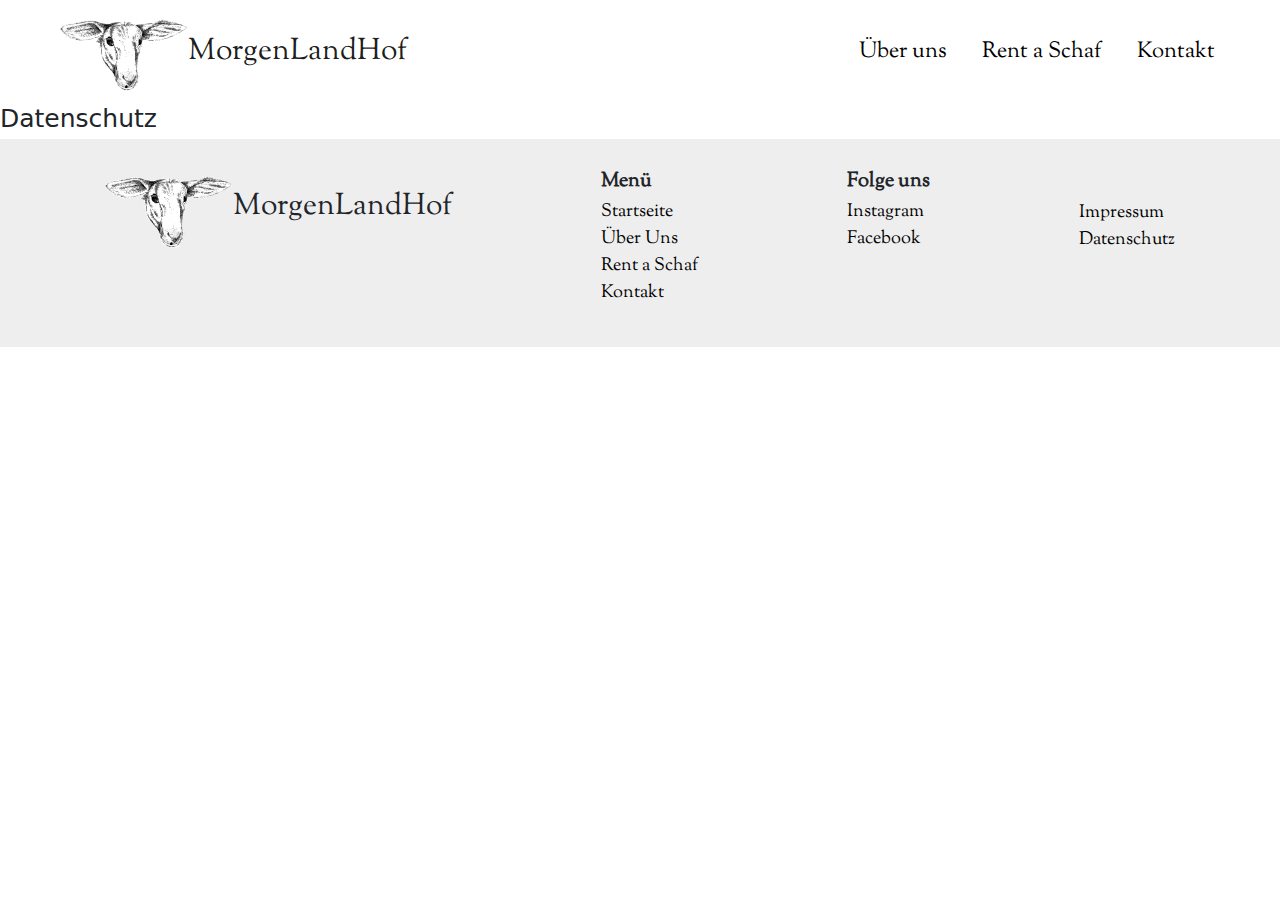
==== pages/datenschutz.html @ e6888c4b "footer and media queries home plus links to pages" ====
<!DOCTYPE html>
<html lang="en">

<head>
    <meta charset="UTF-8">
    <meta http-equiv="X-UA-Compatible" content="IE=edge">
    <meta name="viewport" content="width=device-width, initial-scale=1.0">
    <link rel="icon" href="images/peterleLogoSchwarz.png" />
    <link rel="stylesheet" href="../css/bootstrap.min.css">
    <link rel="stylesheet" href="../css/style.css">
    <title>MorgenLandHof | Datenschutz</title>
</head>

<body>
    <nav class="navbar navbar-expand-lg px-lg-5 py-lg-3">
        <div class="container-fluid px-lg-5">
            <a class="navbar-brand" href="../index.html">
                <img class="navbarlogo" src="../images/peterleLogoSchwarz.png" alt="Logo" />
                <h1 class="navbarheadline m-0">MorgenLandHof</h1>
            </a>
            <button class="navbar-toggler" type="button" data-bs-toggle="collapse"
                data-bs-target="#navbarSupportedContent" aria-controls="navbarSupportedContent" aria-expanded="false"
                aria-label="Toggle navigation">
                <span class="navbar-toggler-icon"></span>
            </button>
            <div class="collapse navbar-collapse" id="navbarSupportedContent">
                <ul class="navbar-nav ms-auto mb-2 mb-lg-0">
                    <li class="nav-item">
                        <a class="nav-link pe-5" href="../pages/ueberuns.html">Über uns</a>
                    </li>
                    <li class="nav-item">
                        <a class="nav-link pe-5" href="../pages/rentaschaf.html">Rent a Schaf</a>
                    </li>
                    <li class="nav-item">
                        <a class="nav-link" aria-current="page" href="../pages/kontakt.html">Kontakt</a>
                    </li>
                </ul>
            </div>
        </div>
    </nav>

    <h1>Datenschutz</h1>

    <footer class="container-fluid p-lg-5 p-4">
        <div class="footerlogo pb-4 pb-lg-0">
            <img class="footerimg" src="../images/peterleLogoSchwarz.png" alt="Logo">
            <h2 class="footerhaedline ps-3 ps-lg-0">MorgenLandHof</h2>
        </div>
        <div class="footermenu pb-4 pb-lg-0">
            <h3>Menü</h3>
            <ul>
                <li><a href="/">Startseite</a></li>
                <li><a href="../pages/ueberuns.html">Über Uns</a></li>
                <li><a href="../pages/rentaschaf.html">Rent a Schaf</a></li>
                <li><a href="../pages/kontakt.html">Kontakt</a></li>
            </ul>
        </div>
        <div class="footerfollow pb-4 pb-lg-0">
            <h3>Folge uns</h3>
            <ul>
                <li><a href="https://www.instagram.com/morgenlandhof/">Instagram</a></li>
                <li><a href="#">Facebook</a></li>
            </ul>
        </div>
        <div class="footerdsgvo">
            <ul>
                <li><a href="../pages/impressum.html">Impressum</a></li>
                <li><a href="">Datenschutz</a></li>
            </ul>
        </div>
    </footer>

</body>

</html>
---- css/style.css ----
/* =================================================================
                                 FONTS 
====================================================================*/

/* sorts-mill-goudy-regular - latin */
@font-face {
    font-family: 'Sorts Mill Goudy';
    font-style: normal;
    font-weight: 400;
    src: local(''),
        url('../fonts/sorts-mill-goudy-v15-latin-regular.woff2') format('woff2'),
        /* Chrome 26+, Opera 23+, Firefox 39+ */
        url('../fonts/sorts-mill-goudy-v15-latin-regular.woff') format('woff');
    /* Chrome 6+, Firefox 3.6+, IE 9+, Safari 5.1+ */
}

/* sorts-mill-goudy-italic - latin */
@font-face {
    font-family: 'Sorts Mill Goudy';
    font-style: italic;
    font-weight: 400;
    src: local(''),
        url('../fonts/sorts-mill-goudy-v15-latin-italic.woff2') format('woff2'),
        /* Chrome 26+, Opera 23+, Firefox 39+ */
        url('../fonts/sorts-mill-goudy-v15-latin-italic.woff') format('woff');
    /* Chrome 6+, Firefox 3.6+, IE 9+, Safari 5.1+ */
}

/* montserrat-300 - latin */
@font-face {
    font-family: 'Montserrat';
    font-style: normal;
    font-weight: 300;
    src: local(''),
        url('../fonts/montserrat-v25-latin-300.woff2') format('woff2'),
        /* Chrome 26+, Opera 23+, Firefox 39+ */
        url('../fonts/montserrat-v25-latin-300.woff') format('woff');
    /* Chrome 6+, Firefox 3.6+, IE 9+, Safari 5.1+ */
}

/* montserrat-regular - latin */
@font-face {
    font-family: 'Montserrat';
    font-style: normal;
    font-weight: 400;
    src: local(''),
        url('../fonts/montserrat-v25-latin-regular.woff2') format('woff2'),
        /* Chrome 26+, Opera 23+, Firefox 39+ */
        url('../fonts/montserrat-v25-latin-regular.woff') format('woff');
    /* Chrome 6+, Firefox 3.6+, IE 9+, Safari 5.1+ */
}

/* montserrat-700 - latin */
@font-face {
    font-family: 'Montserrat';
    font-style: normal;
    font-weight: 700;
    src: local(''),
        url('../fonts/montserrat-v25-latin-700.woff2') format('woff2'),
        /* Chrome 26+, Opera 23+, Firefox 39+ */
        url('../fonts/montserrat-v25-latin-700.woff') format('woff');
    /* Chrome 6+, Firefox 3.6+, IE 9+, Safari 5.1+ */
}

/* montserrat-300italic - latin */
@font-face {
    font-family: 'Montserrat';
    font-style: italic;
    font-weight: 300;
    src: local(''),
        url('../fonts/montserrat-v25-latin-300italic.woff2') format('woff2'),
        /* Chrome 26+, Opera 23+, Firefox 39+ */
        url('../fonts/montserrat-v25-latin-300italic.woff') format('woff');
    /* Chrome 6+, Firefox 3.6+, IE 9+, Safari 5.1+ */
}

/* montserrat-italic - latin */
@font-face {
    font-family: 'Montserrat';
    font-style: italic;
    font-weight: 400;
    src: local(''),
        url('../fonts/montserrat-v25-latin-italic.woff2') format('woff2'),
        /* Chrome 26+, Opera 23+, Firefox 39+ */
        url('../fonts/montserrat-v25-latin-italic.woff') format('woff');
    /* Chrome 6+, Firefox 3.6+, IE 9+, Safari 5.1+ */
}

/* =================================================================
                                 GENERAL STYLES 
====================================================================*/

* {
    margin: 0;
    padding: 0;
    box-sizing: border-box;
}

html {
    font-size: 62.5%;
}

.sheepalert {
    background-color: #000;
}

.sheepalert p {
    color: #fff;
    padding: 0;
    margin: 0;
    text-align: center;
    font-size: 2rem;
    font-family: 'Montserrat';
}

.sheepalert p span {
    font-weight: 700;
}

.sheepalert p i {
    font-size: 2.4rem;
}

/* =================================================================
                                 NAVBAR STYLES 
====================================================================*/
.navbar-brand {
    align-items: center;
    display: flex;
}

.navbarlogo {
    width: 10vw;
}

.navbarheadline {
    font-family: 'Sorts Mill Goudy';
    font-size: 3rem;
}

.nav-link {
    font-family: 'Sorts Mill Goudy';
    font-size: 2.2rem;
    color: #000;
}

.nav-link:hover {
    cursor: pointer;
    text-decoration: underline;
}

/* =================================================================
                                 CAROUSEL STYLES 
====================================================================*/

.carousel {
    height: 70vh;
}

.carousel-inner {
    height: 70vh;
}

.carousel-item {
    height: 70vh;
}

.carouselimg {
    object-fit: cover;
    object-position: center;
    height: 70vh;
}

.carousel-control-prev-icon,
.carousel-control-next-icon {
    width: 40px;
    height: 40px;
}

.homehaedline {
    font-family: 'Sorts Mill Goudy';
    font-size: 4rem;
    border-bottom: 1px solid #EEEEEE;
}

.hometext {
    column-count: 2;
    column-gap: 40px;
}

.hometext p {
    font-size: 1.6rem;
    font-family: 'Montserrat';
}

footer {
    border-top: 1px solid #EEEEEE;
    display: flex;
    justify-content: space-around;
    align-items: flex-start;
    background-color: #EEEEEE;
}

.footerlogo {
    display: flex;
    align-items: center;
}

.footerimg {
    width: 10vw;
}

.footerhaedline {
    font-family: 'Sorts Mill Goudy';
    font-size: 3rem;
}

footer div h3 {
    font-size: 2rem;
    font-family: 'Sorts Mill Goudy';
    font-weight: 700;
}

footer div ul {
    list-style: none;
    padding: 0;
}

footer div ul li a {
    text-decoration: none;
    color: #000;
    font-family: 'Sorts Mill Goudy';
    font-size: 1.8rem;
}

footer div ul li a:hover {
    text-decoration: underline;
    color: #000;
}

.footerdsgvo {
    padding-top: 30px;
}

@media (max-width: 991.98px) {

    .sheepalert p {
        font-size: 1.4rem;
    }

    .sheepalert p i {
        font-size: 1.6rem;
    }

    .navbarlogo {
        width: 15vw;
    }

    .navbarheadline {
        font-size: 2.4rem;
    }

    .navbar-collapse {
        border-top: 1px solid #EEEEEE;
    }

    .nav-link {
        font-size: 1.8rem;
    }

    .homehaedline {
        font-size: 3rem;
    }

    .hometext {
        column-count: 1;
    }

    .hometext p {
        font-size: 1.4rem;
    }

    footer {
        flex-direction: column;
    }

    .footerimg {
        width: 15vw;
    }

    .footerhaedline {
        font-size: 2.4rem;
    }

    .footerdsgvo {
        padding-top: 0;

    }
}
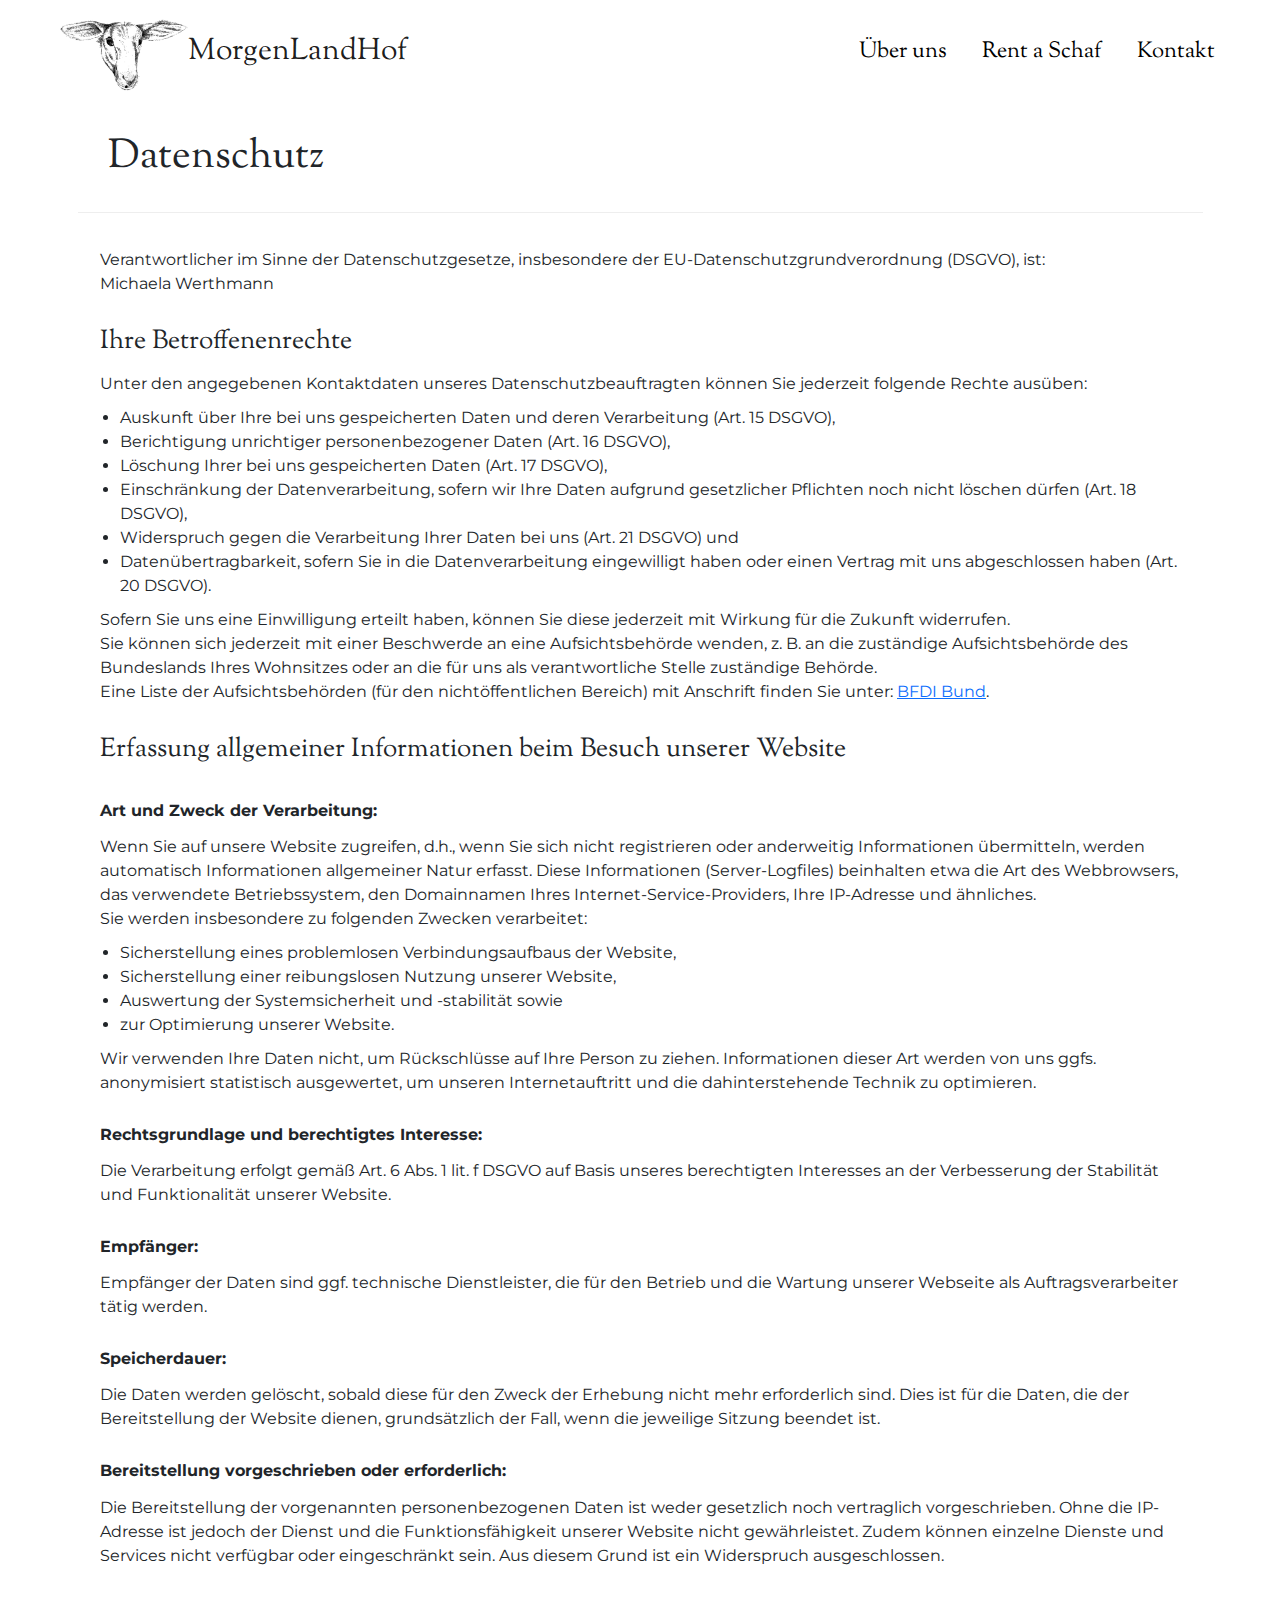
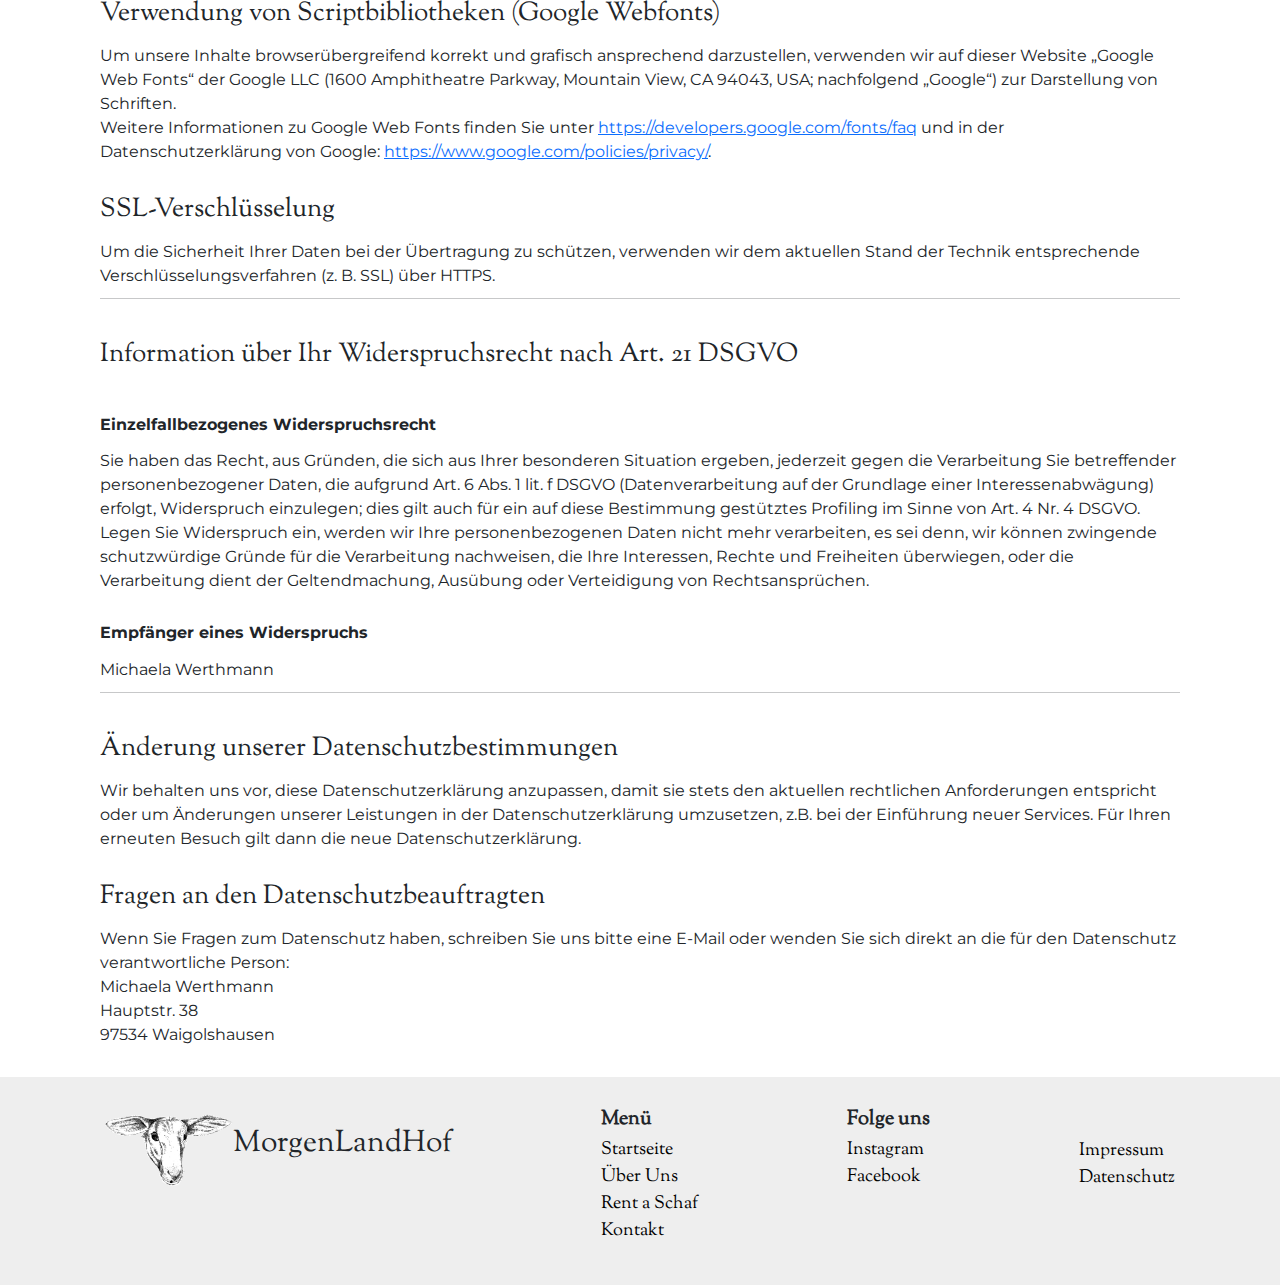
==== commit 87e521f6: "datenschutz, impressum, kontakt inkl. media-queries fertig, überuns img gallery angepasst" ====
--- a/pages/datenschutz.html
+++ b/pages/datenschutz.html
@@ -8,6 +8,7 @@
     <link rel="icon" href="images/peterleLogoSchwarz.png" />
     <link rel="stylesheet" href="../css/bootstrap.min.css">
     <link rel="stylesheet" href="../css/style.css">
+    <link rel="stylesheet" href="../css/datenschutz.css">
     <title>MorgenLandHof | Datenschutz</title>
 </head>
 
@@ -39,8 +40,118 @@
         </div>
     </nav>
 
-    <h1>Datenschutz</h1>
+    <div class="container ">
+        <h2 class="homehaedline p-4 p-lg-5">Datenschutz</h2>
+    </div>
 
+    <section class="container datenschutz p-4 p-xl-5">
+
+        <p>Verantwortlicher im Sinne der Datenschutzgesetze, insbesondere der EU-Datenschutzgrundverordnung (DSGVO),
+            ist:
+        </p>
+        <p>Michaela Werthmann</p>
+        <h2 class="pb-3 pt-4 pt-lg-5">Ihre Betroffenenrechte</h2>
+        <p>Unter den angegebenen Kontaktdaten unseres Datenschutzbeauftragten können Sie jederzeit folgende Rechte
+            ausüben:
+        </p>
+        <ul class="mt-3">
+            <li>Auskunft über Ihre bei uns gespeicherten Daten und deren Verarbeitung (Art. 15 DSGVO),</li>
+            <li>Berichtigung unrichtiger personenbezogener Daten (Art. 16 DSGVO),</li>
+            <li>Löschung Ihrer bei uns gespeicherten Daten (Art. 17 DSGVO),</li>
+            <li>Einschränkung der Datenverarbeitung, sofern wir Ihre Daten aufgrund gesetzlicher Pflichten noch nicht
+                löschen dürfen (Art. 18 DSGVO),</li>
+            <li>Widerspruch gegen die Verarbeitung Ihrer Daten bei uns (Art. 21 DSGVO) und</li>
+            <li>Datenübertragbarkeit, sofern Sie in die Datenverarbeitung eingewilligt haben oder einen Vertrag mit uns
+                abgeschlossen haben (Art. 20 DSGVO).</li>
+        </ul>
+        <p>Sofern Sie uns eine Einwilligung erteilt haben, können Sie diese jederzeit mit Wirkung für die Zukunft
+            widerrufen.</p>
+        <p>Sie können sich jederzeit mit einer Beschwerde an eine Aufsichtsbehörde wenden, z. B. an die zuständige
+            Aufsichtsbehörde des Bundeslands Ihres Wohnsitzes oder an die für uns als verantwortliche Stelle zuständige
+            Behörde.</p>
+        <p>Eine Liste der Aufsichtsbehörden (für den nichtöffentlichen Bereich) mit Anschrift finden Sie unter: <a
+                href="https://www.bfdi.bund.de/DE/Service/Anschriften/Laender/Laender-node.html" target="_blank"
+                rel="noopener nofollow">BFDI Bund</a>.
+        </p>
+        <h2 class="pt-4 pt-lg-5">Erfassung allgemeiner Informationen beim Besuch unserer Website</h2>
+        <h3 class="pb-3 pt-4 pt-lg-5">Art und Zweck der Verarbeitung:</h3>
+        <p>Wenn Sie auf unsere Website zugreifen, d.h., wenn Sie sich nicht registrieren oder anderweitig Informationen
+            übermitteln, werden automatisch Informationen allgemeiner Natur erfasst. Diese Informationen
+            (Server-Logfiles)
+            beinhalten etwa die Art des Webbrowsers, das verwendete Betriebssystem, den Domainnamen Ihres
+            Internet-Service-Providers, Ihre IP-Adresse und ähnliches. </p>
+        <p>Sie werden insbesondere zu folgenden Zwecken verarbeitet:</p>
+        <ul class="mt-3">
+            <li>Sicherstellung eines problemlosen Verbindungsaufbaus der Website,</li>
+            <li>Sicherstellung einer reibungslosen Nutzung unserer Website,</li>
+            <li>Auswertung der Systemsicherheit und -stabilität sowie</li>
+            <li>zur Optimierung unserer Website.</li>
+        </ul>
+        <p>Wir verwenden Ihre Daten nicht, um Rückschlüsse auf Ihre Person zu ziehen. Informationen dieser Art werden
+            von
+            uns ggfs. anonymisiert statistisch ausgewertet, um unseren Internetauftritt und die dahinterstehende Technik
+            zu
+            optimieren. </p>
+        <h3 class="pb-3 pt-4 pt-lg-5">Rechtsgrundlage und berechtigtes Interesse:</h3>
+        <p>Die Verarbeitung erfolgt gemäß Art. 6 Abs. 1 lit. f DSGVO auf Basis unseres berechtigten Interesses an der
+            Verbesserung der Stabilität und Funktionalität unserer Website.</p>
+        <h3 class="pb-3 pt-4 pt-lg-5">Empfänger:</h3>
+        <p>Empfänger der Daten sind ggf. technische Dienstleister, die für den Betrieb und die Wartung unserer Webseite
+            als
+            Auftragsverarbeiter tätig werden.</p>
+        <h3 class="pb-3 pt-4 pt-lg-5">Speicherdauer:</h3>
+        <p>Die Daten werden gelöscht, sobald diese für den Zweck der Erhebung nicht mehr erforderlich sind. Dies ist für
+            die
+            Daten, die der Bereitstellung der Website dienen, grundsätzlich der Fall, wenn die jeweilige Sitzung beendet
+            ist. </p>
+        <h3 class="pb-3 pt-4 pt-lg-5">Bereitstellung vorgeschrieben oder erforderlich:</h3>
+        <p>Die Bereitstellung der vorgenannten personenbezogenen Daten ist weder gesetzlich noch vertraglich
+            vorgeschrieben.
+            Ohne die IP-Adresse ist jedoch der Dienst und die Funktionsfähigkeit unserer Website nicht gewährleistet.
+            Zudem
+            können einzelne Dienste und Services nicht verfügbar oder eingeschränkt sein. Aus diesem Grund ist ein
+            Widerspruch ausgeschlossen. </p>
+        <h2 class="pb-3 pt-4 pt-lg-5">Verwendung von Scriptbibliotheken (Google Webfonts)</h2>
+        <p>Um unsere Inhalte browserübergreifend korrekt und grafisch ansprechend darzustellen, verwenden wir auf dieser
+            Website „Google Web Fonts“ der Google LLC (1600 Amphitheatre Parkway, Mountain View, CA 94043, USA;
+            nachfolgend
+            „Google“) zur Darstellung von Schriften.</p>
+        <p>Weitere Informationen zu Google Web Fonts finden Sie unter <a href="https://developers.google.com/fonts/faq"
+                rel="noopener nofollow" target="_blank">https://developers.google.com/fonts/faq</a> und in der
+            Datenschutzerklärung von Google: <a href="https://www.google.com/policies/privacy/" rel="noopener nofollow"
+                target="_blank">https://www.google.com/policies/privacy/</a>.</p>
+        <h2 class="pb-3 pt-4 pt-lg-5">SSL-Verschlüsselung</h2>
+        <p>Um die Sicherheit Ihrer Daten bei der Übertragung zu schützen, verwenden wir dem aktuellen Stand der Technik
+            entsprechende Verschlüsselungsverfahren (z. B. SSL) über HTTPS.</p>
+        <hr>
+        <h2 class="pb-3 pt-4 pt-lg-5">Information über Ihr Widerspruchsrecht nach Art. 21 DSGVO</h2>
+        <h3 class="pb-3 pt-4 pt-lg-5">Einzelfallbezogenes Widerspruchsrecht</h3>
+        <p>Sie haben das Recht, aus Gründen, die sich aus Ihrer besonderen Situation ergeben, jederzeit gegen die
+            Verarbeitung Sie betreffender personenbezogener Daten, die aufgrund Art. 6 Abs. 1 lit. f DSGVO
+            (Datenverarbeitung auf der Grundlage einer Interessenabwägung) erfolgt, Widerspruch einzulegen; dies gilt
+            auch
+            für ein auf diese Bestimmung gestütztes Profiling im Sinne von Art. 4 Nr. 4 DSGVO.</p>
+        <p>Legen Sie Widerspruch ein, werden wir Ihre personenbezogenen Daten nicht mehr verarbeiten, es sei denn, wir
+            können zwingende schutzwürdige Gründe für die Verarbeitung nachweisen, die Ihre Interessen, Rechte und
+            Freiheiten überwiegen, oder die Verarbeitung dient der Geltendmachung, Ausübung oder Verteidigung von
+            Rechtsansprüchen.</p>
+        <h3 class="pb-3 pt-4 pt-lg-5">Empfänger eines Widerspruchs</h3>
+        <p>Michaela Werthmann</p>
+        <hr>
+        <h2 class="pb-3 pt-4 pt-lg-5">Änderung unserer Datenschutzbestimmungen</h2>
+        <p>Wir behalten uns vor, diese Datenschutzerklärung anzupassen, damit sie stets den aktuellen rechtlichen
+            Anforderungen entspricht oder um Änderungen unserer Leistungen in der Datenschutzerklärung umzusetzen, z.B.
+            bei
+            der Einführung neuer Services. Für Ihren erneuten Besuch gilt dann die neue Datenschutzerklärung.</p>
+        <h2 class="pb-3 pt-4 pt-lg-5">Fragen an den Datenschutzbeauftragten</h2>
+        <p>Wenn Sie Fragen zum Datenschutz haben, schreiben Sie uns bitte eine E-Mail oder wenden Sie sich direkt an die
+            für
+            den Datenschutz verantwortliche Person:</p>
+        <p>Michaela Werthmann
+            <br>Hauptstr. 38
+            <br>97534 Waigolshausen
+        </p>
+    </section>
     <footer class="container-fluid p-lg-5 p-4">
         <div class="footerlogo pb-4 pb-lg-0">
             <img class="footerimg" src="../images/peterleLogoSchwarz.png" alt="Logo">
--- a/css/style.css
+++ b/css/style.css
@@ -124,6 +124,13 @@
 /* =================================================================
                                  NAVBAR STYLES 
 ====================================================================*/
+.navbar {
+    position: sticky;
+    top: 0;
+    background-color: #fff;
+    z-index: 2000;
+}
+
 .navbar-brand {
     align-items: center;
     display: flex;
--- a/css/datenschutz.css
+++ b/css/datenschutz.css
@@ -0,0 +1,22 @@
+.datenschutz p {
+    margin: 0;
+    font-size: 1.6rem;
+    font-family: 'Montserrat';
+}
+
+.datenschutz h2 {
+    font-family: 'Sorts Mill Goudy';
+    font-size: 2.6rem;
+}
+
+.datenschutz h3 {
+    font-size: 1.6rem;
+    font-family: 'Montserrat';
+    font-weight: 600;
+}
+
+.datenschutz ul li {
+    margin: 0;
+    font-size: 1.6rem;
+    font-family: 'Montserrat';
+}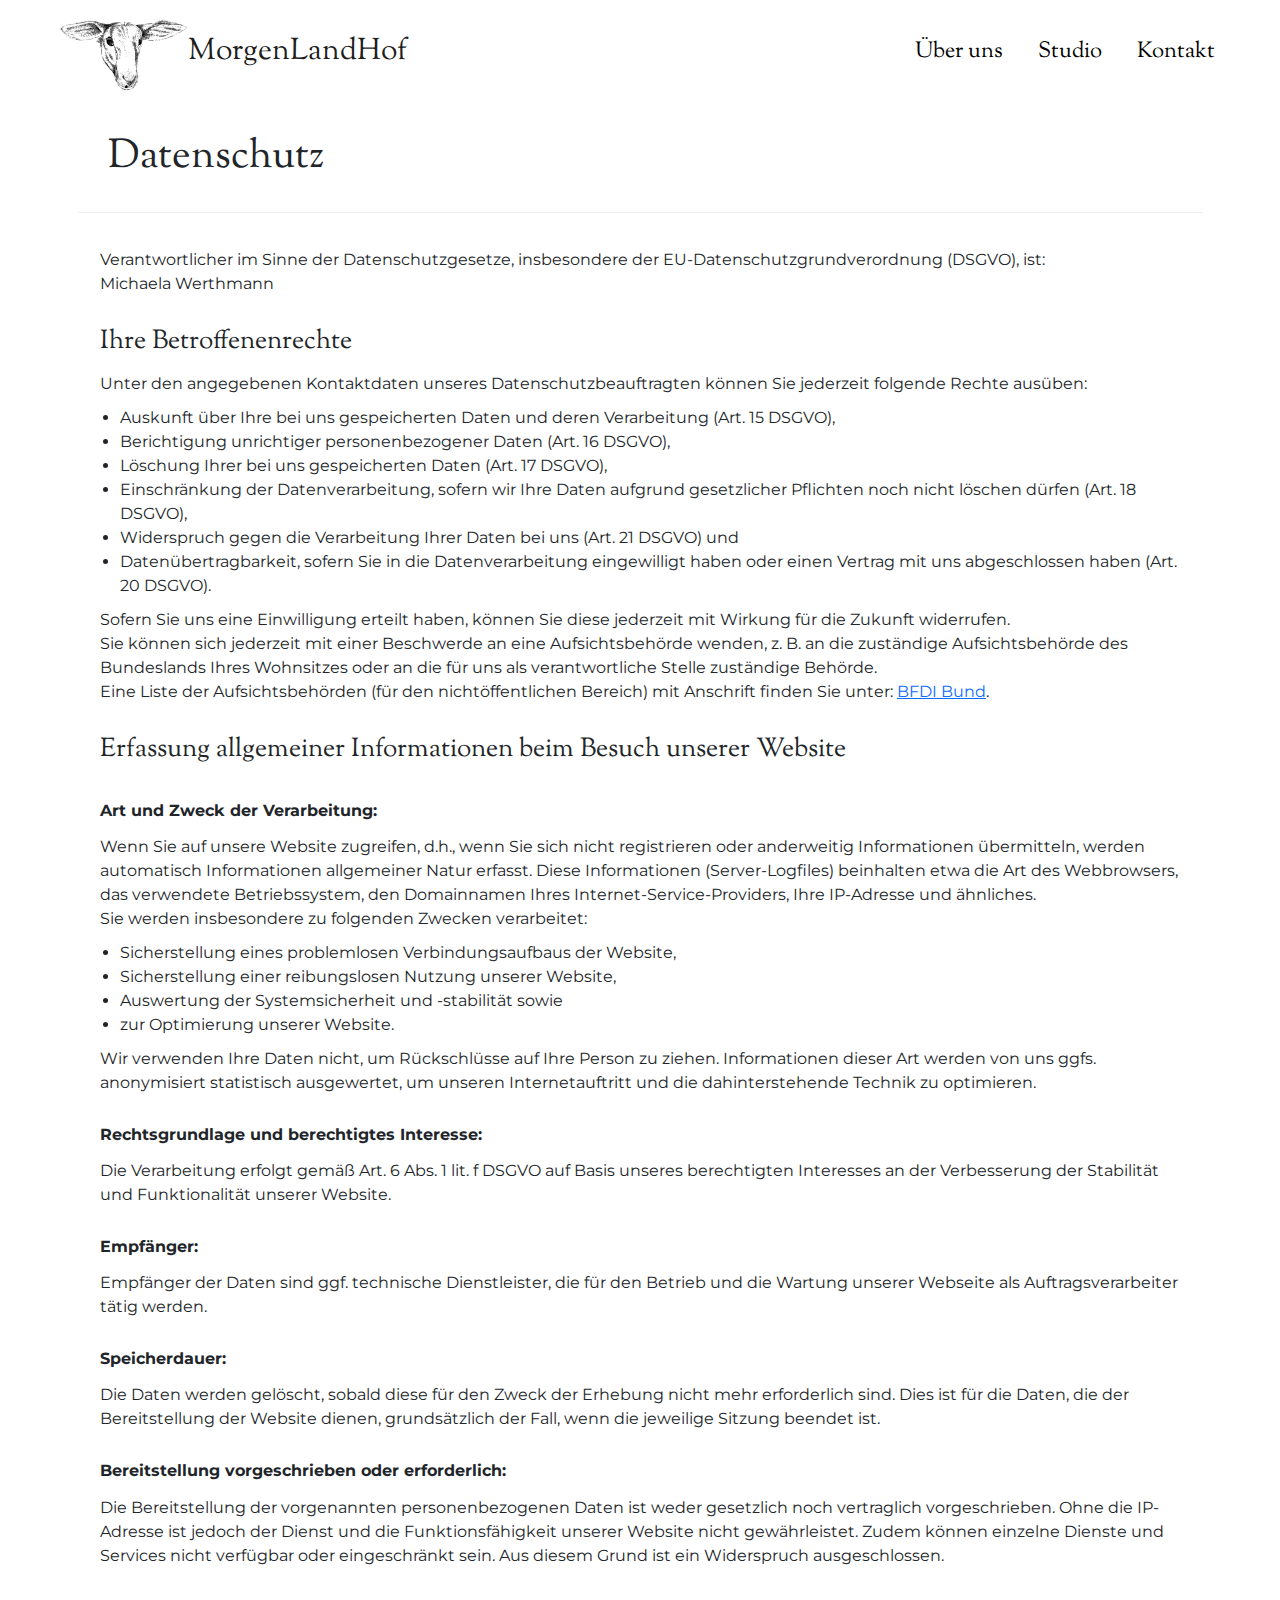
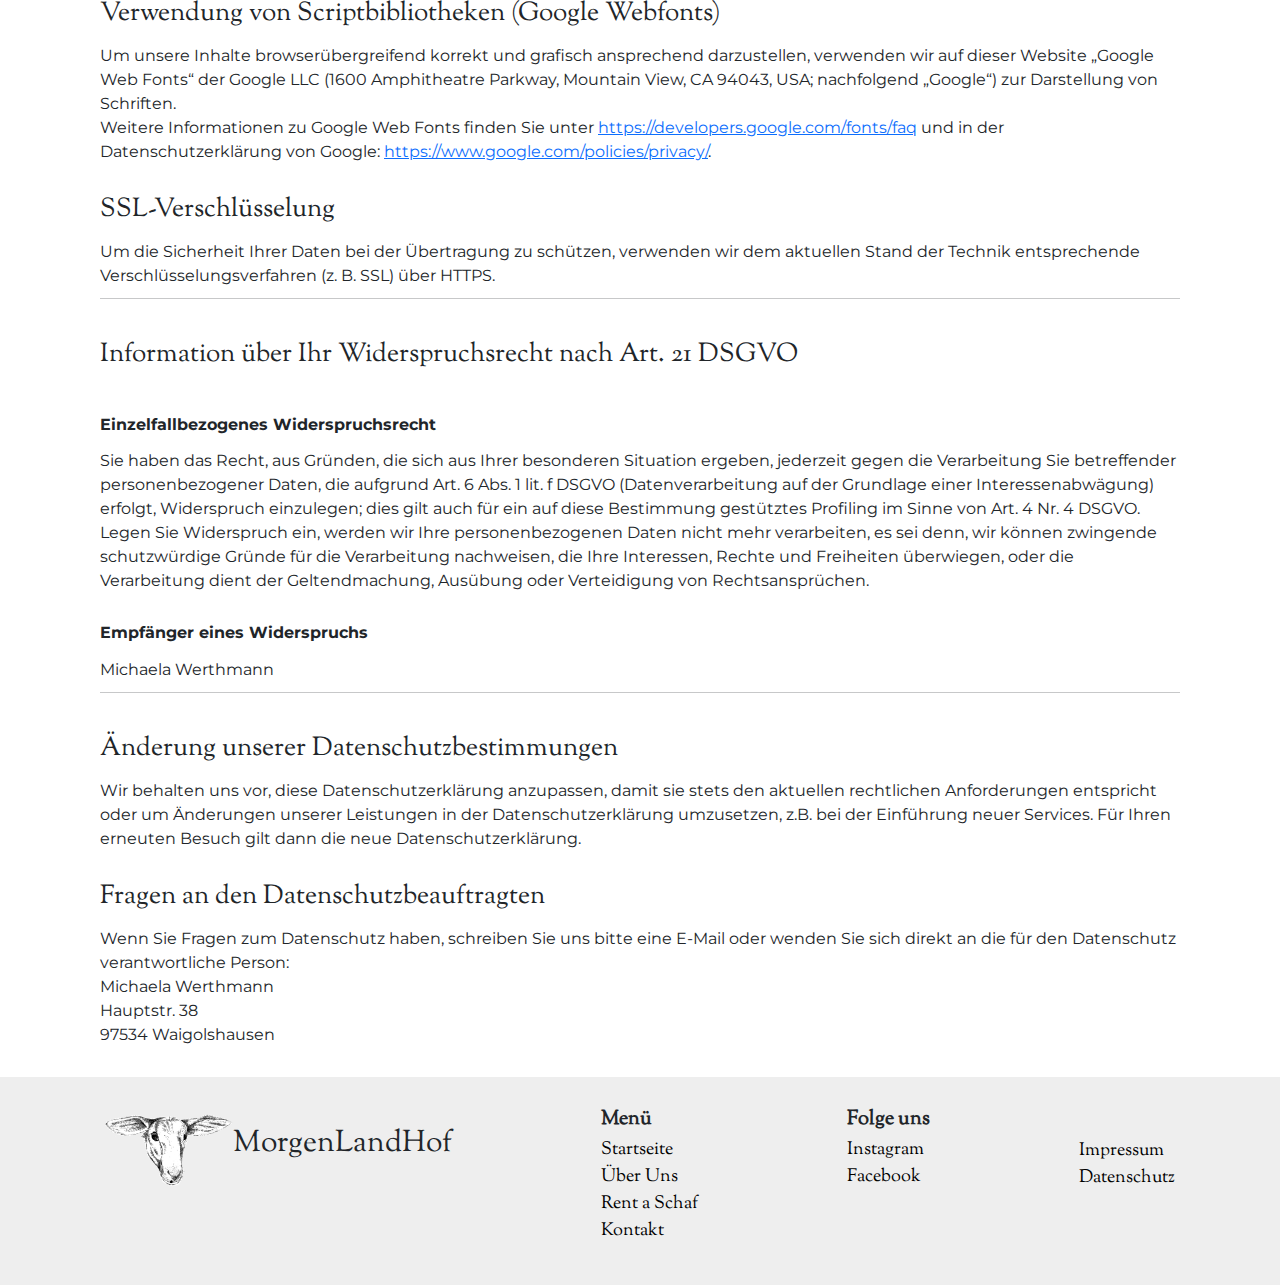
==== commit 9552df8d: "studio neu rentaschaf delete" ====
--- a/pages/datenschutz.html
+++ b/pages/datenschutz.html
@@ -5,7 +5,7 @@
     <meta charset="UTF-8">
     <meta http-equiv="X-UA-Compatible" content="IE=edge">
     <meta name="viewport" content="width=device-width, initial-scale=1.0">
-    <link rel="icon" href="images/peterleLogoSchwarz.png" />
+    <link rel="icon" href="../images/morgenlandhof_favicon.png" />
     <link rel="stylesheet" href="../css/bootstrap.min.css">
     <link rel="stylesheet" href="../css/style.css">
     <link rel="stylesheet" href="../css/datenschutz.css">
@@ -30,7 +30,7 @@
                         <a class="nav-link pe-5" href="../pages/ueberuns.html">Über uns</a>
                     </li>
                     <li class="nav-item">
-                        <a class="nav-link pe-5" href="../pages/rentaschaf.html">Rent a Schaf</a>
+                        <a class="nav-link pe-5" href="../pages/studio.html">Studio</a>
                     </li>
                     <li class="nav-item">
                         <a class="nav-link" aria-current="page" href="../pages/kontakt.html">Kontakt</a>
@@ -170,7 +170,7 @@
             <h3>Folge uns</h3>
             <ul>
                 <li><a href="https://www.instagram.com/morgenlandhof/">Instagram</a></li>
-                <li><a href="#">Facebook</a></li>
+                <li><a href="https://www.facebook.com/profile.php?id=100089780202504">Facebook</a></li>
             </ul>
         </div>
         <div class="footerdsgvo">
@@ -181,6 +181,7 @@
         </div>
     </footer>
 
+    <script src="../js/bootstrap.bundle.min.js"></script>
 </body>
 
 </html>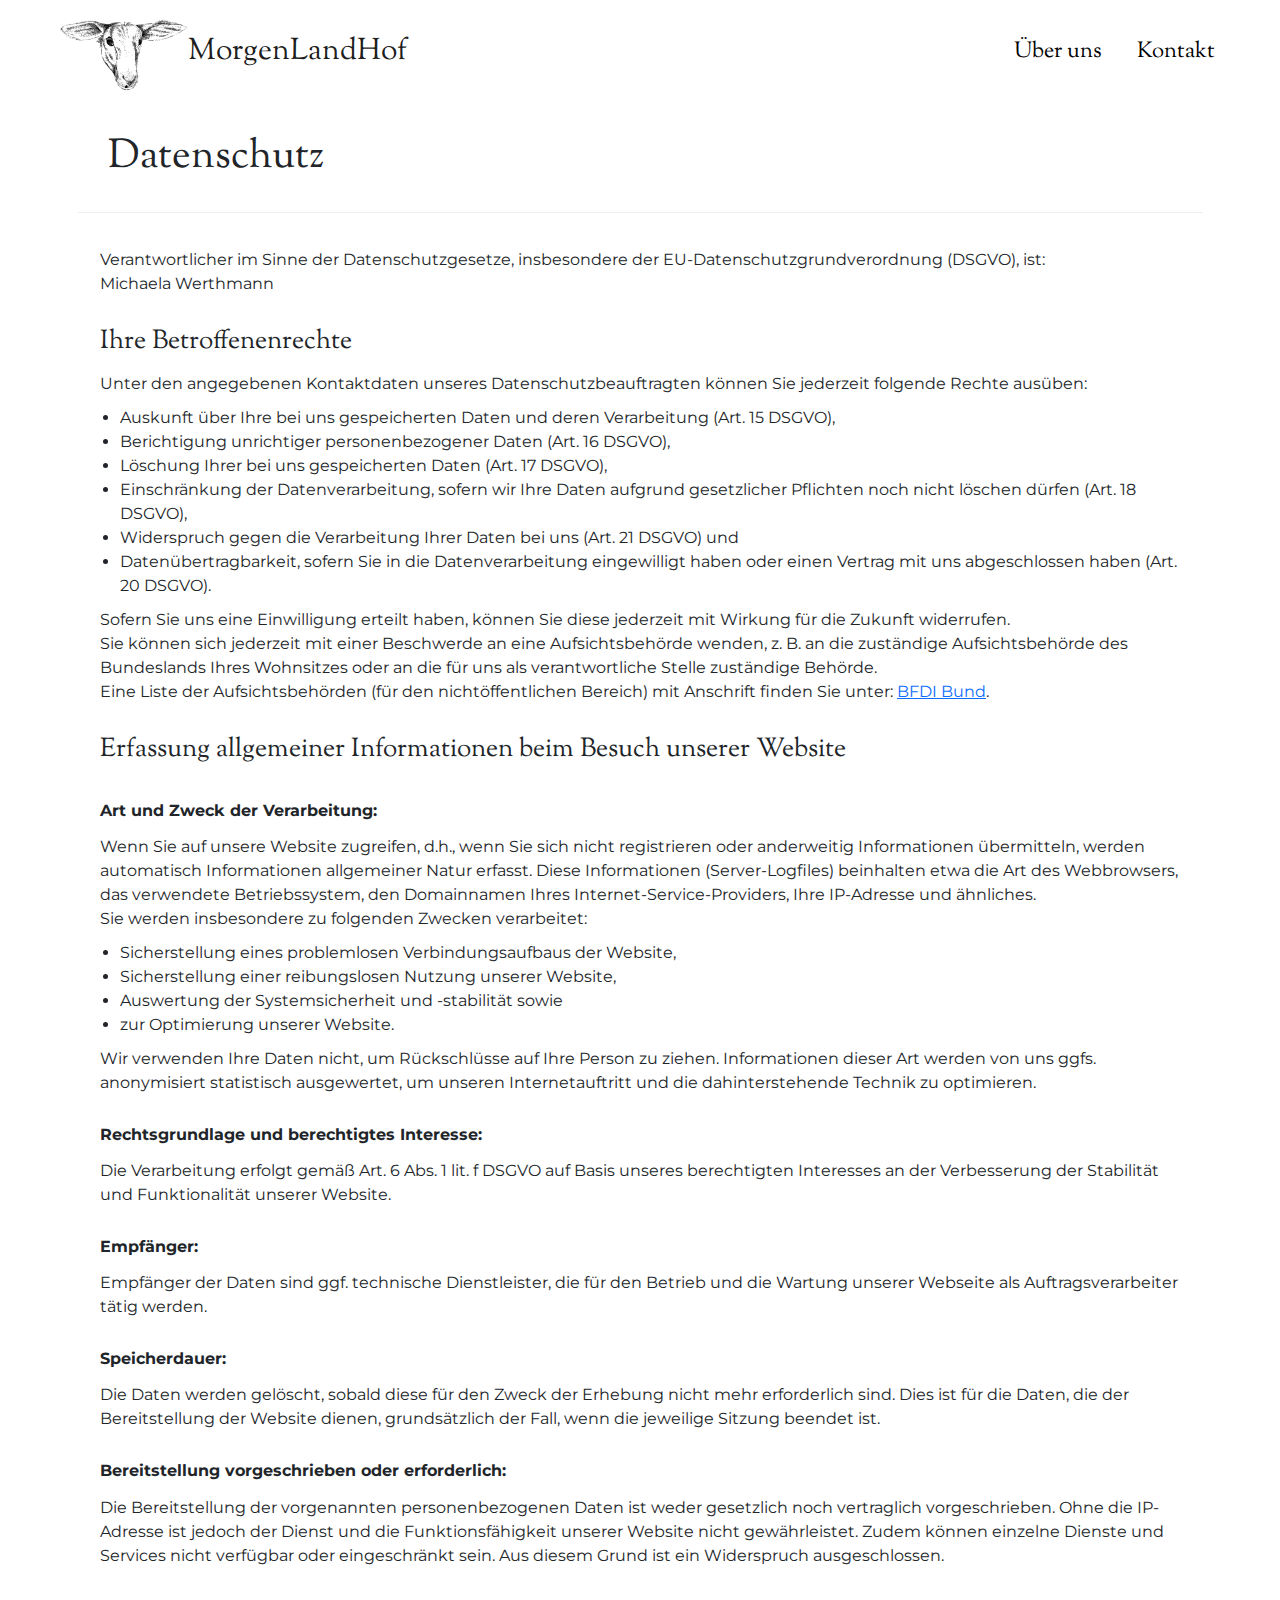
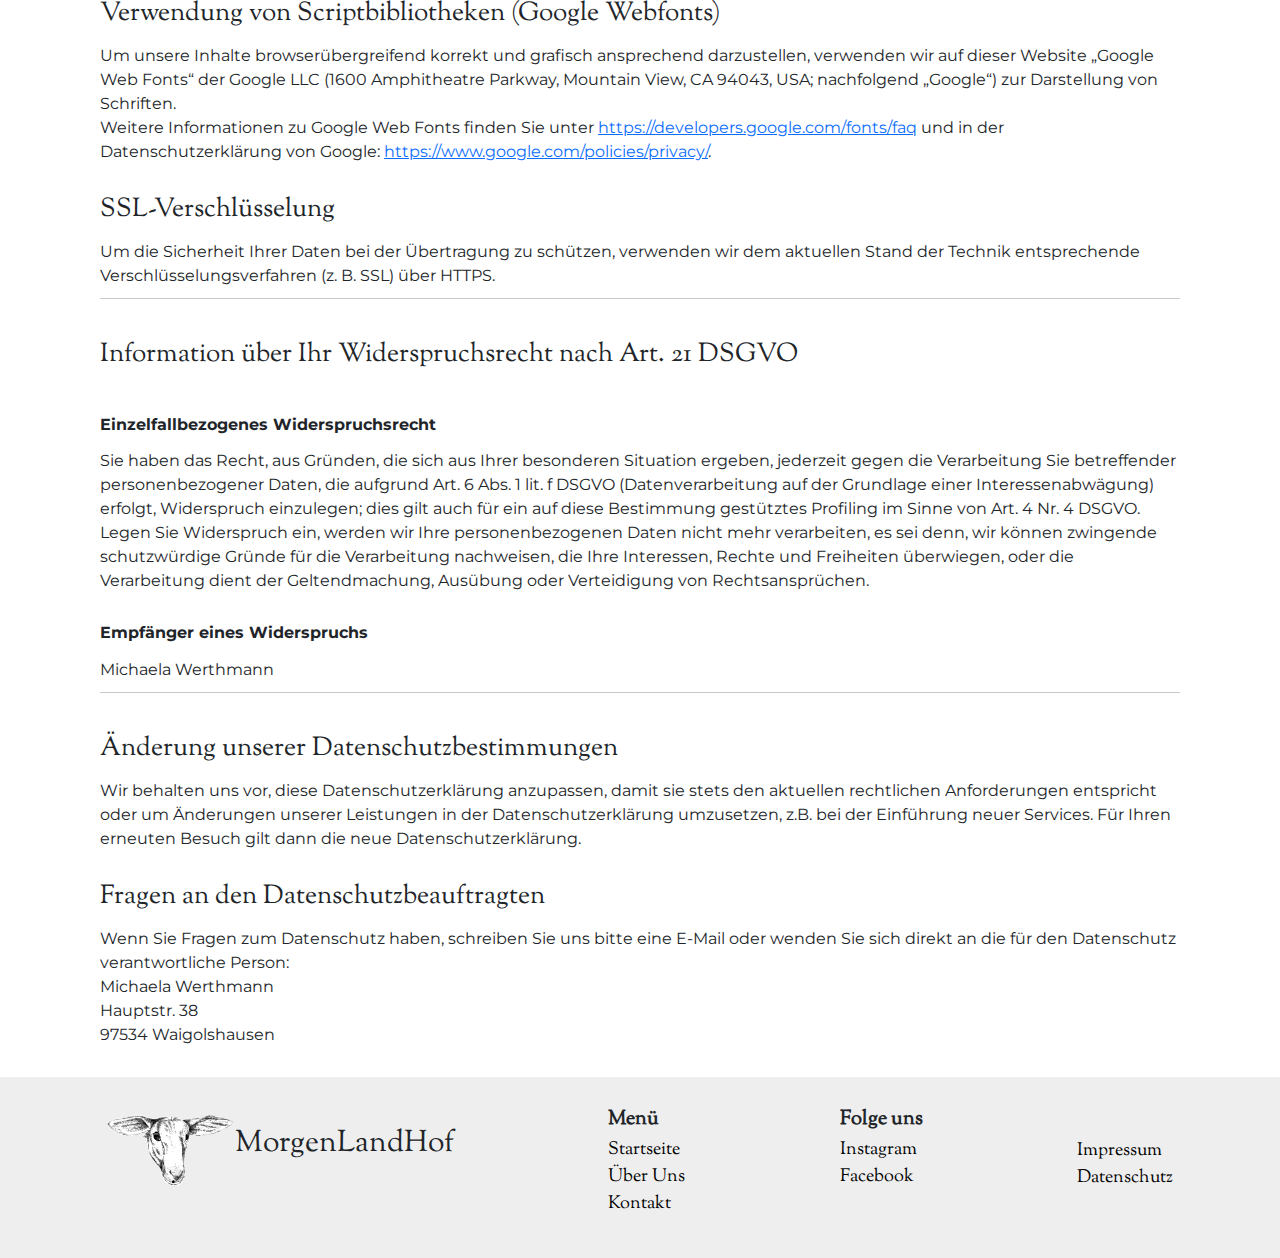
==== commit d00887a9: "studio und rent a schaf raus" ====
--- a/pages/datenschutz.html
+++ b/pages/datenschutz.html
@@ -28,9 +28,6 @@
                 <ul class="navbar-nav ms-auto mb-2 mb-lg-0">
                     <li class="nav-item">
                         <a class="nav-link pe-5" href="../pages/ueberuns.html">Über uns</a>
-                    </li>
-                    <li class="nav-item">
-                        <a class="nav-link pe-5" href="../pages/studio.html">Studio</a>
                     </li>
                     <li class="nav-item">
                         <a class="nav-link" aria-current="page" href="../pages/kontakt.html">Kontakt</a>
@@ -162,7 +159,6 @@
             <ul>
                 <li><a href="/">Startseite</a></li>
                 <li><a href="../pages/ueberuns.html">Über Uns</a></li>
-                <li><a href="../pages/rentaschaf.html">Rent a Schaf</a></li>
                 <li><a href="../pages/kontakt.html">Kontakt</a></li>
             </ul>
         </div>
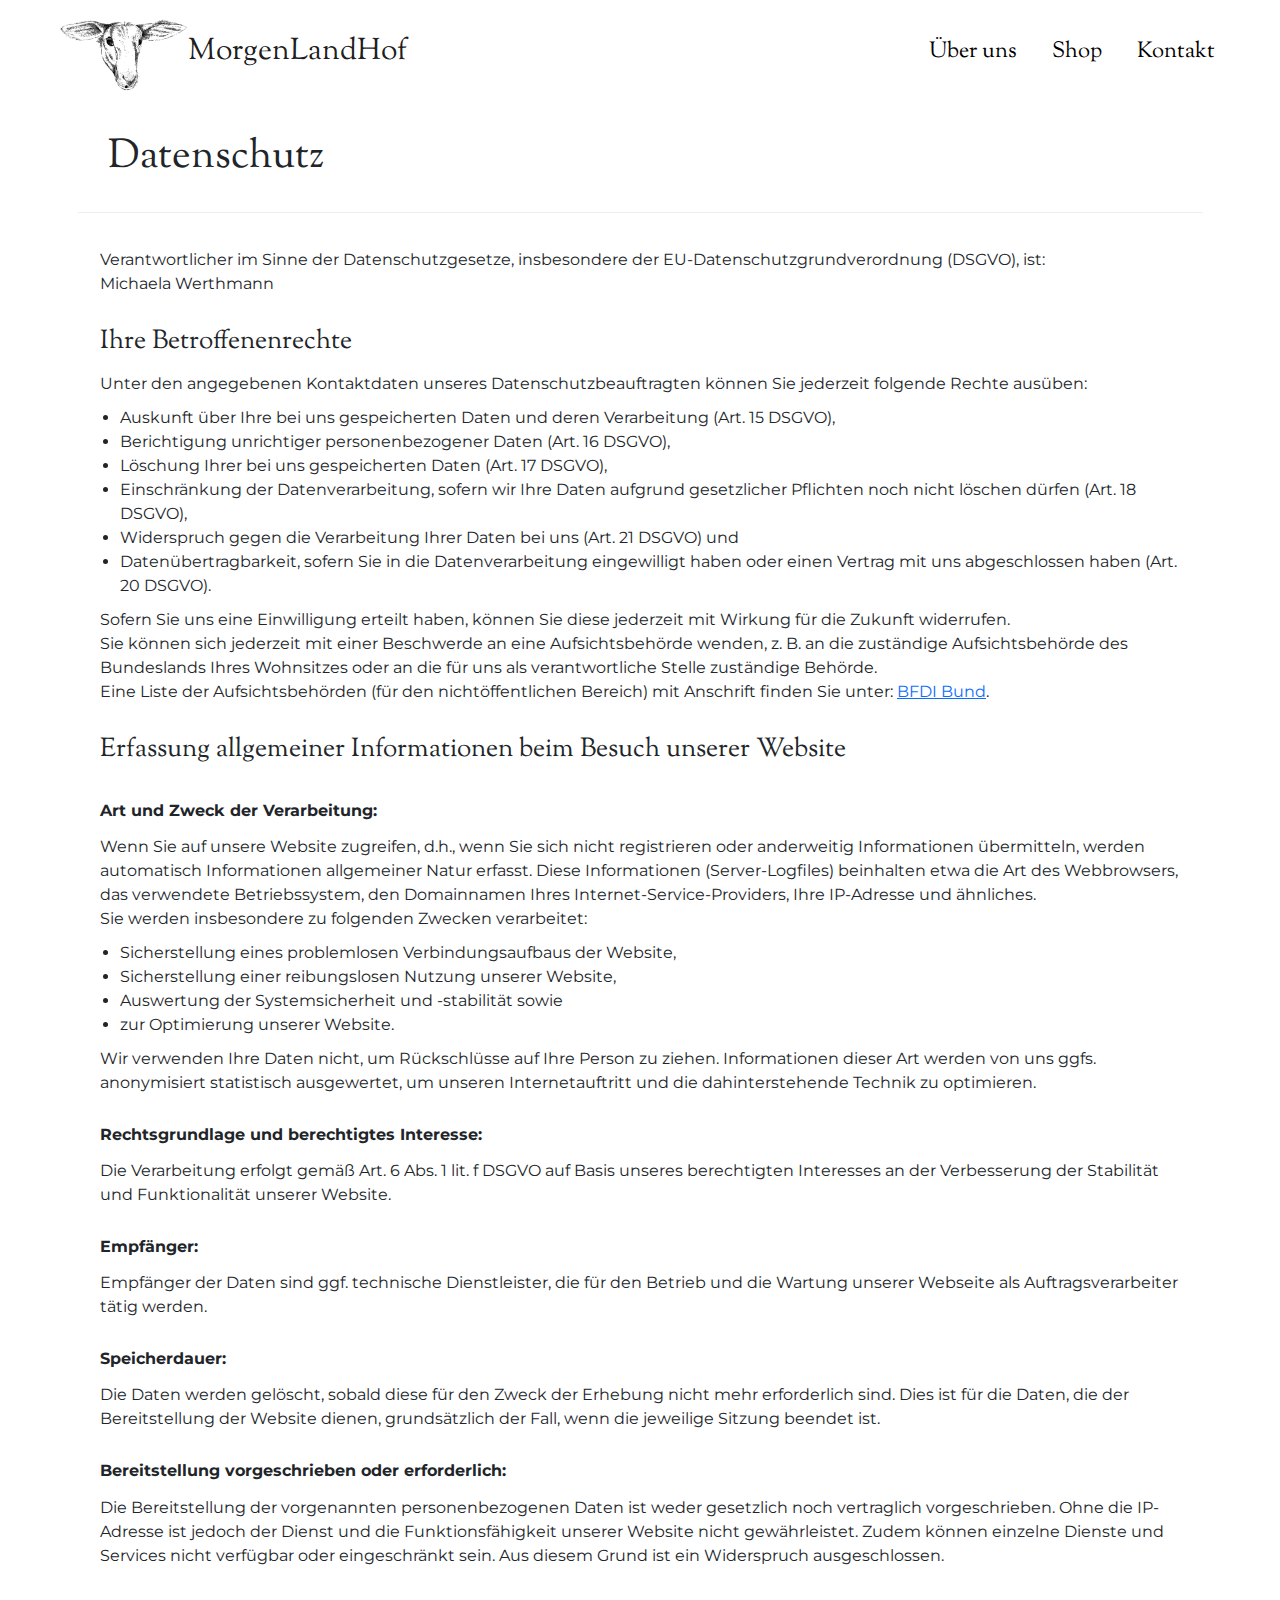
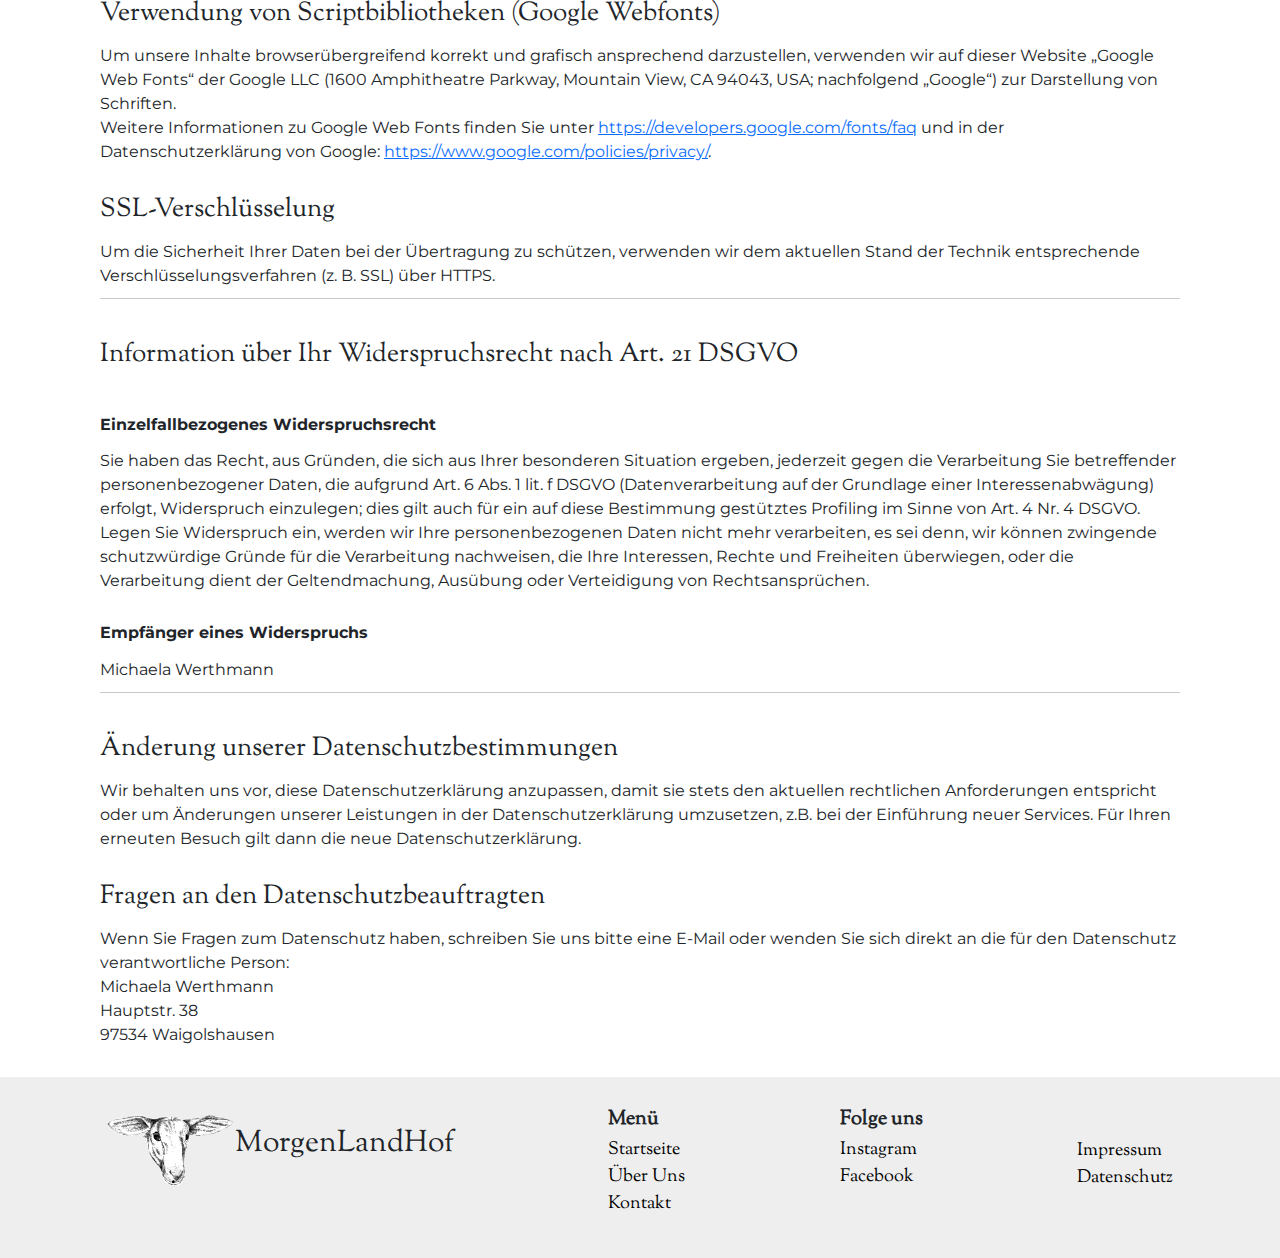
==== commit a69e0d8e: "shop neu" ====
--- a/pages/datenschutz.html
+++ b/pages/datenschutz.html
@@ -28,6 +28,9 @@
                 <ul class="navbar-nav ms-auto mb-2 mb-lg-0">
                     <li class="nav-item">
                         <a class="nav-link pe-5" href="../pages/ueberuns.html">Über uns</a>
+                    </li>
+                    <li class="nav-item">
+                        <a class="nav-link pe-5" href="../pages/shop.html">Shop</a>
                     </li>
                     <li class="nav-item">
                         <a class="nav-link" aria-current="page" href="../pages/kontakt.html">Kontakt</a>
